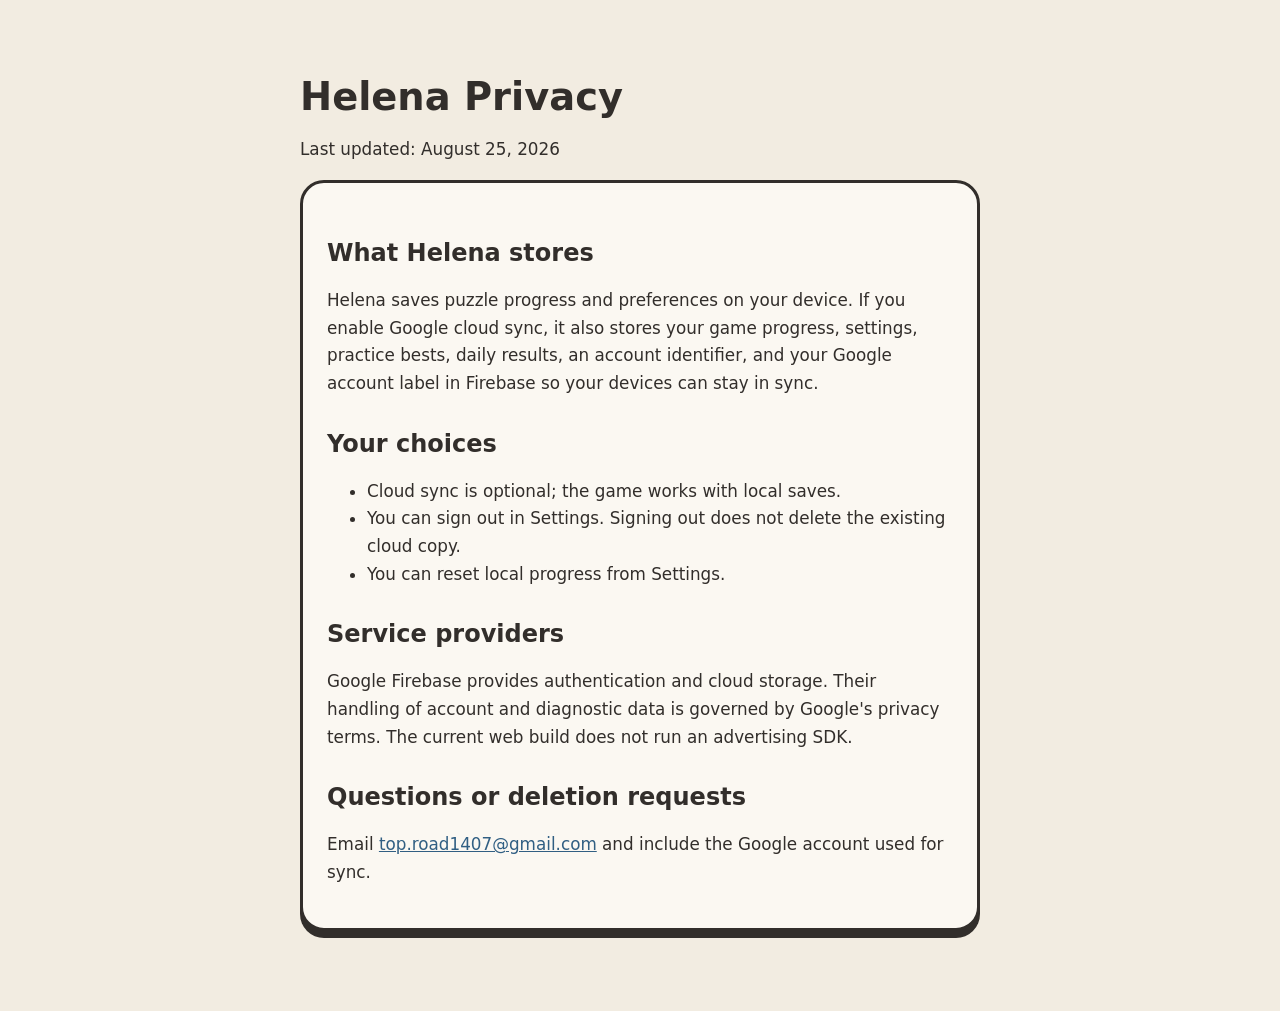
==== privacy.html @ 5ac7a4a5 "Deploy Mosaic, Chroma, LITS, and puzzle pipeline" ====
<!doctype html>
<html lang="en">
<head>
  <meta charset="utf-8">
  <meta name="viewport" content="width=device-width, initial-scale=1">
  <title>Helena Privacy</title>
  <style>
    :root { color-scheme: light dark; font-family: system-ui, sans-serif; }
    body { margin: 0; background: #f2ece1; color: #322e2b; }
    main { max-width: 680px; margin: 0 auto; padding: 48px 24px 80px; }
    h1 { font-size: 2.4rem; margin-bottom: .25rem; }
    h2 { margin-top: 2rem; }
    p, li { font-size: 1.05rem; line-height: 1.65; }
    a { color: #315f83; }
    .card { background: #fbf8f2; border: 3px solid #322e2b; border-radius: 24px; padding: 24px; box-shadow: 0 7px #322e2b; }
    @media (prefers-color-scheme: dark) {
      body { background: #201d28; color: #f2edf6; }
      .card { background: #302b3a; border-color: #17151c; box-shadow: 0 7px #17151c; }
      a { color: #91b9f0; }
    }
  </style>
</head>
<body><main>
  <h1>Helena Privacy</h1>
  <p>Last updated: August 25, 2026</p>
  <div class="card">
    <h2>What Helena stores</h2>
    <p>Helena saves puzzle progress and preferences on your device. If you enable Google cloud sync, it also stores your game progress, settings, practice bests, daily results, an account identifier, and your Google account label in Firebase so your devices can stay in sync.</p>
    <h2>Your choices</h2>
    <ul>
      <li>Cloud sync is optional; the game works with local saves.</li>
      <li>You can sign out in Settings. Signing out does not delete the existing cloud copy.</li>
      <li>You can reset local progress from Settings.</li>
    </ul>
    <h2>Service providers</h2>
    <p>Google Firebase provides authentication and cloud storage. Their handling of account and diagnostic data is governed by Google's privacy terms. The current web build does not run an advertising SDK.</p>
    <h2>Questions or deletion requests</h2>
    <p>Email <a href="mailto:top.road1407@gmail.com">top.road1407@gmail.com</a> and include the Google account used for sync.</p>
  </div>
</main></body>
</html>
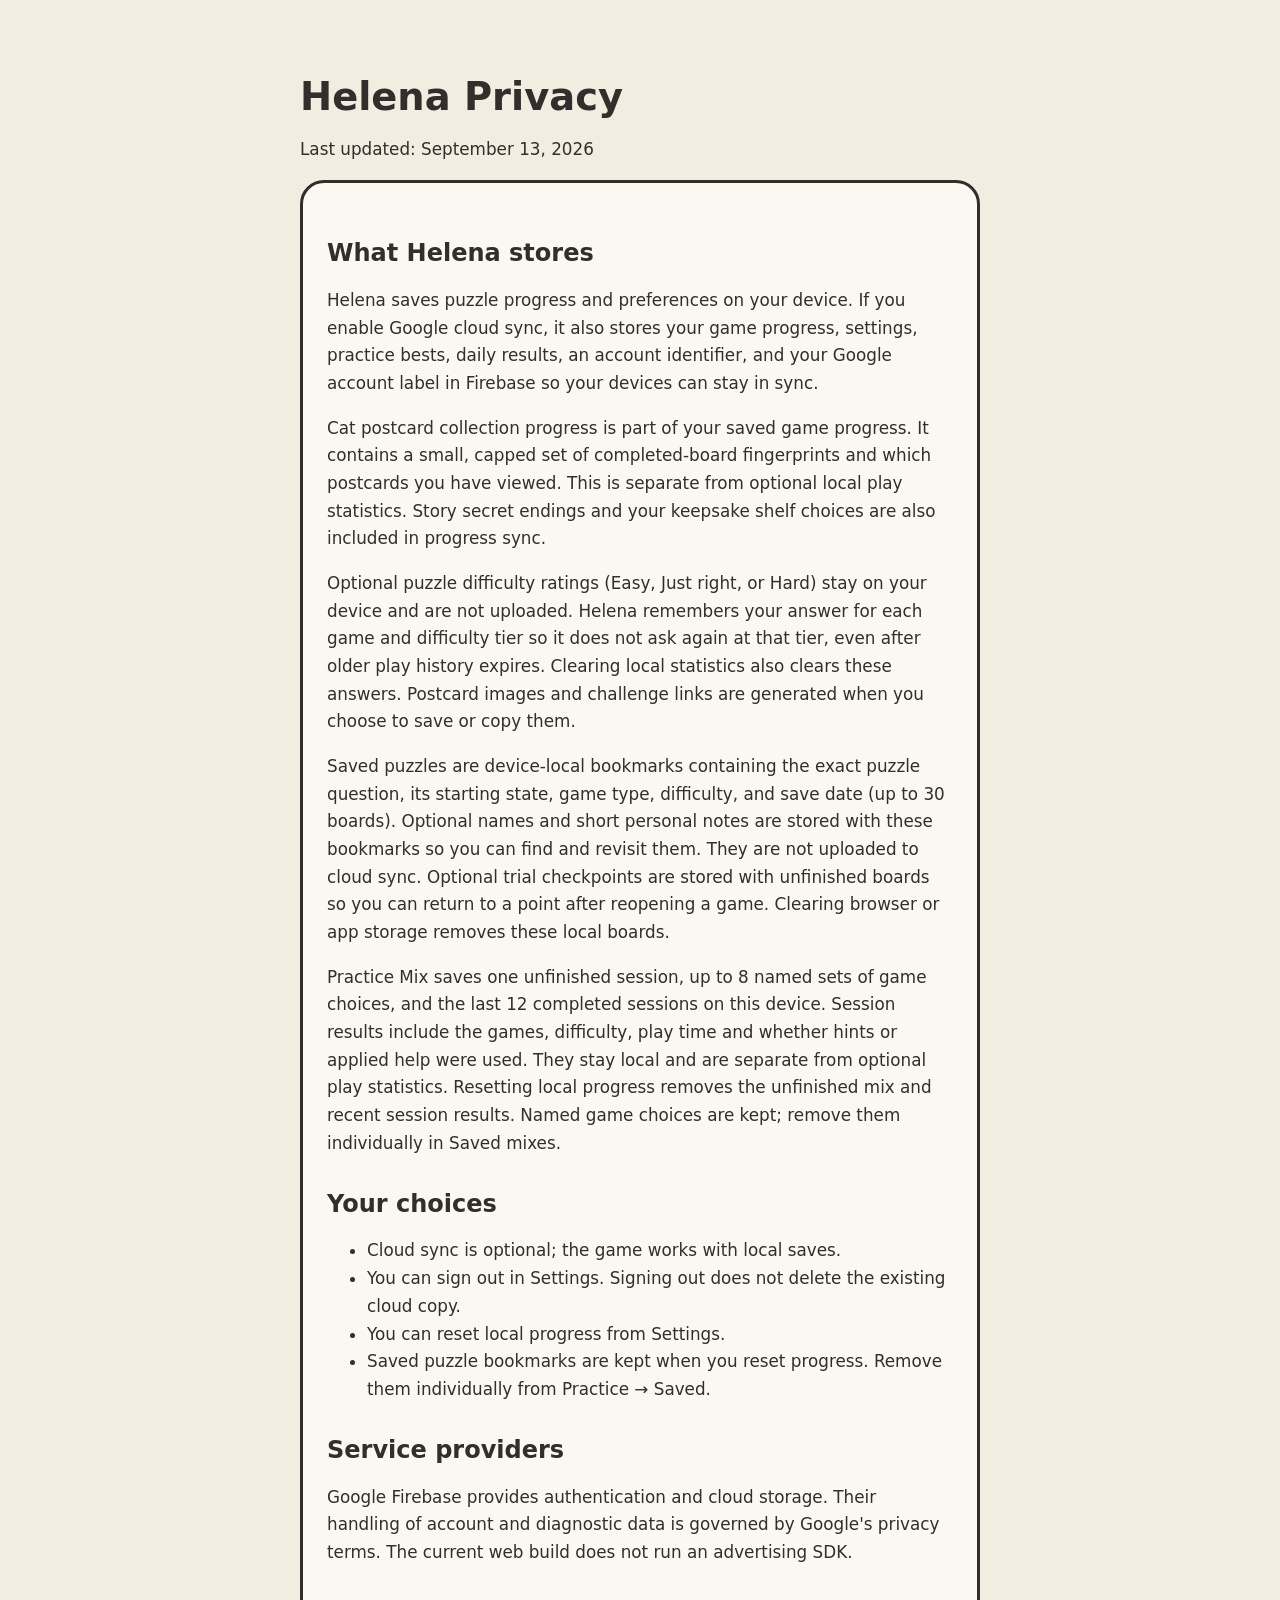
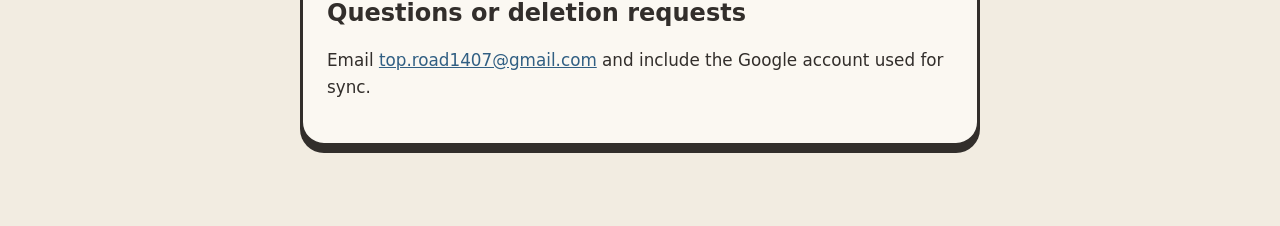
==== commit b36524a1: "Deploy Helena 79351a5: stories, collections and refined puzzle play" ====
--- a/privacy.html
+++ b/privacy.html
@@ -22,15 +22,20 @@
 </head>
 <body><main>
   <h1>Helena Privacy</h1>
-  <p>Last updated: August 25, 2026</p>
+  <p>Last updated: September 13, 2026</p>
   <div class="card">
     <h2>What Helena stores</h2>
     <p>Helena saves puzzle progress and preferences on your device. If you enable Google cloud sync, it also stores your game progress, settings, practice bests, daily results, an account identifier, and your Google account label in Firebase so your devices can stay in sync.</p>
+    <p>Cat postcard collection progress is part of your saved game progress. It contains a small, capped set of completed-board fingerprints and which postcards you have viewed. This is separate from optional local play statistics. Story secret endings and your keepsake shelf choices are also included in progress sync.</p>
+    <p>Optional puzzle difficulty ratings (Easy, Just right, or Hard) stay on your device and are not uploaded. Helena remembers your answer for each game and difficulty tier so it does not ask again at that tier, even after older play history expires. Clearing local statistics also clears these answers. Postcard images and challenge links are generated when you choose to save or copy them.</p>
+    <p>Saved puzzles are device-local bookmarks containing the exact puzzle question, its starting state, game type, difficulty, and save date (up to 30 boards). Optional names and short personal notes are stored with these bookmarks so you can find and revisit them. They are not uploaded to cloud sync. Optional trial checkpoints are stored with unfinished boards so you can return to a point after reopening a game. Clearing browser or app storage removes these local boards.</p>
+    <p>Practice Mix saves one unfinished session, up to 8 named sets of game choices, and the last 12 completed sessions on this device. Session results include the games, difficulty, play time and whether hints or applied help were used. They stay local and are separate from optional play statistics. Resetting local progress removes the unfinished mix and recent session results. Named game choices are kept; remove them individually in Saved mixes.</p>
     <h2>Your choices</h2>
     <ul>
       <li>Cloud sync is optional; the game works with local saves.</li>
       <li>You can sign out in Settings. Signing out does not delete the existing cloud copy.</li>
       <li>You can reset local progress from Settings.</li>
+      <li>Saved puzzle bookmarks are kept when you reset progress. Remove them individually from Practice → Saved.</li>
     </ul>
     <h2>Service providers</h2>
     <p>Google Firebase provides authentication and cloud storage. Their handling of account and diagnostic data is governed by Google's privacy terms. The current web build does not run an advertising SDK.</p>
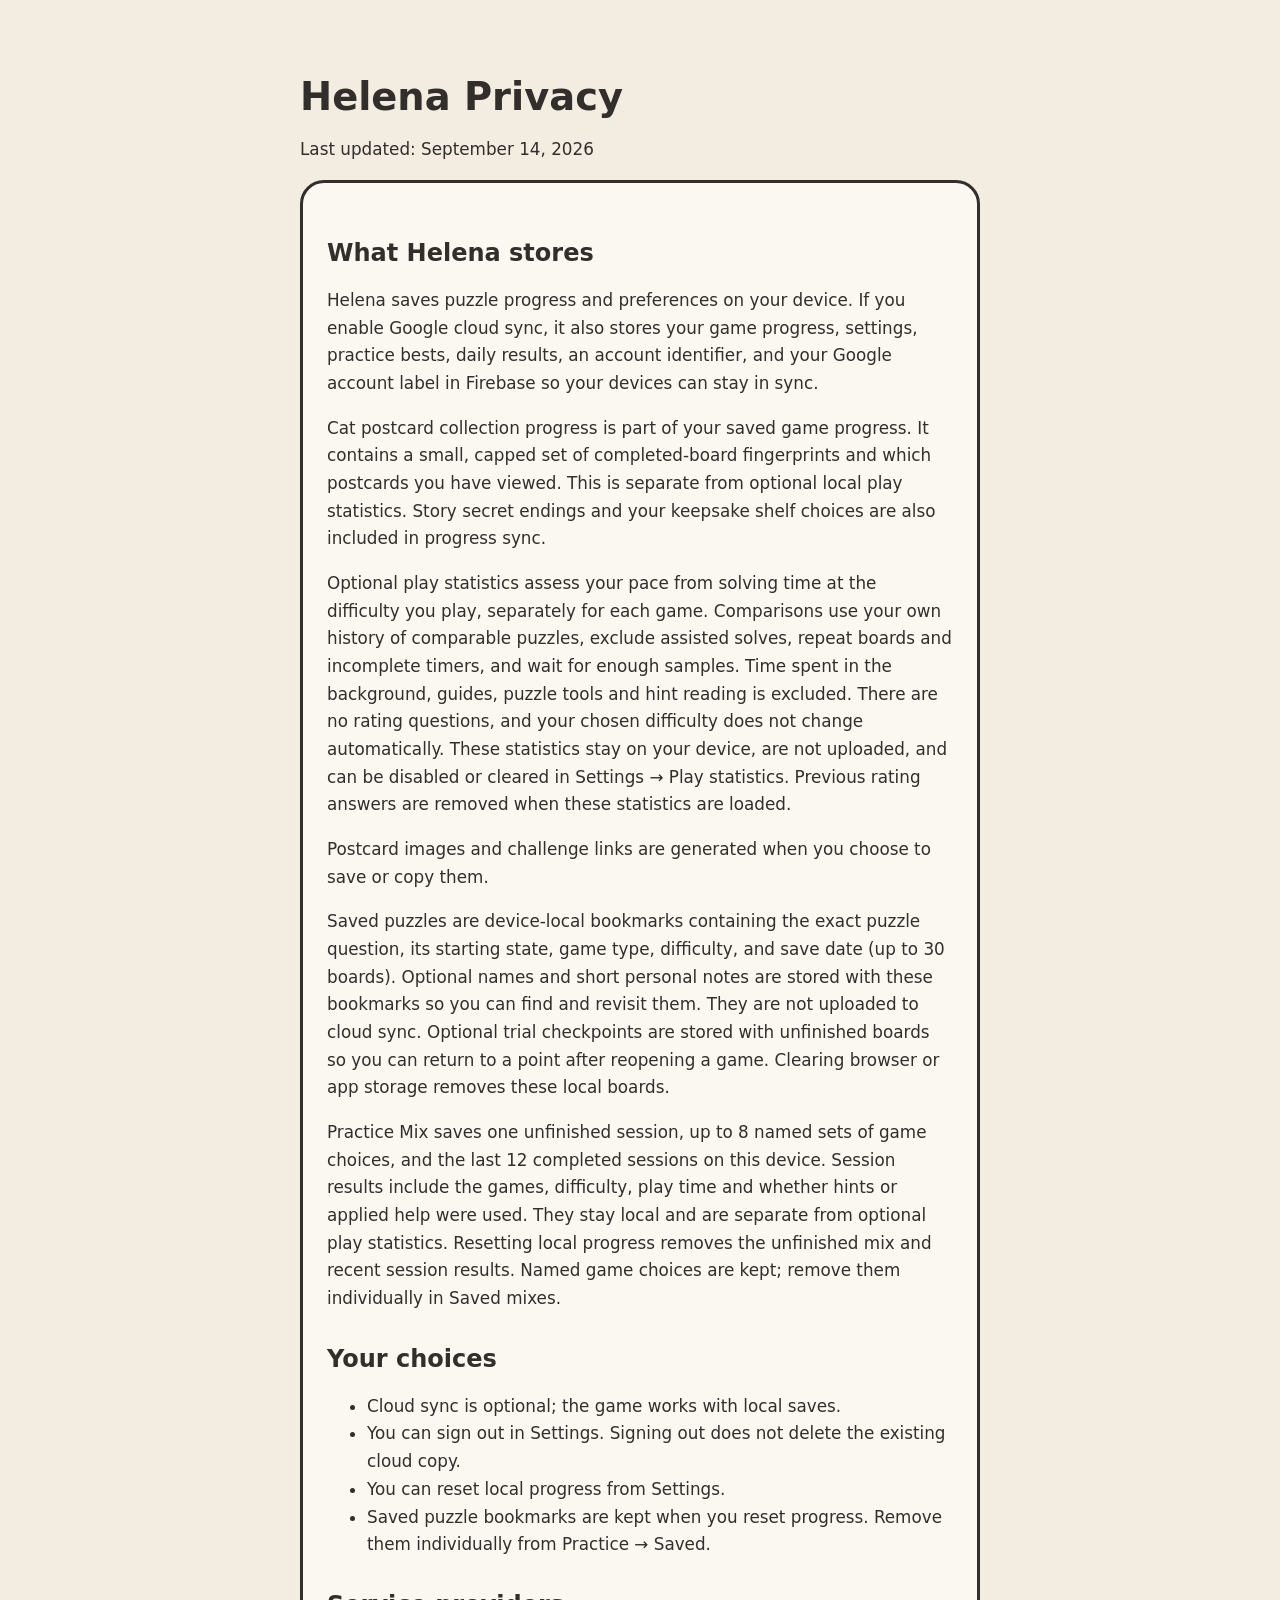
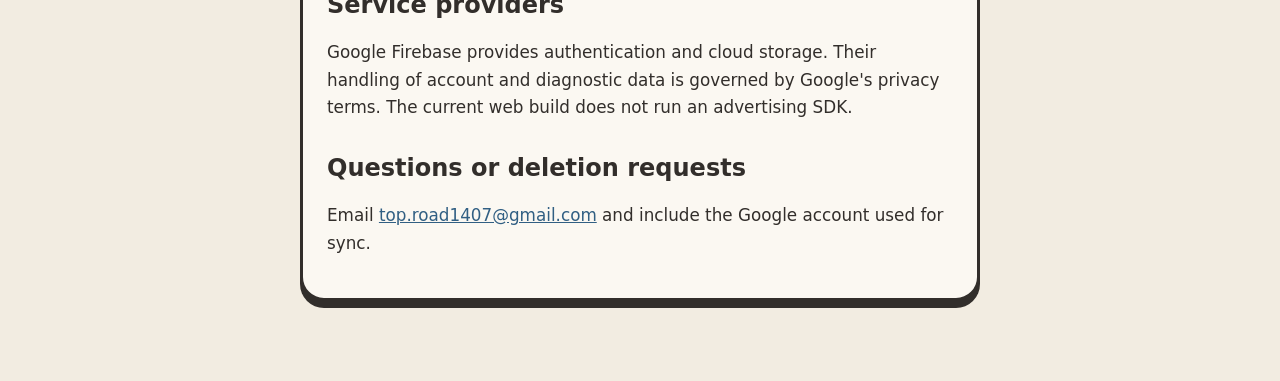
==== commit 89b3b7b6: "Deploy Helena 6a12b38: replace rating prompts with passive pace" ====
--- a/privacy.html
+++ b/privacy.html
@@ -22,12 +22,13 @@
 </head>
 <body><main>
   <h1>Helena Privacy</h1>
-  <p>Last updated: September 13, 2026</p>
+  <p>Last updated: September 14, 2026</p>
   <div class="card">
     <h2>What Helena stores</h2>
     <p>Helena saves puzzle progress and preferences on your device. If you enable Google cloud sync, it also stores your game progress, settings, practice bests, daily results, an account identifier, and your Google account label in Firebase so your devices can stay in sync.</p>
     <p>Cat postcard collection progress is part of your saved game progress. It contains a small, capped set of completed-board fingerprints and which postcards you have viewed. This is separate from optional local play statistics. Story secret endings and your keepsake shelf choices are also included in progress sync.</p>
-    <p>Optional puzzle difficulty ratings (Easy, Just right, or Hard) stay on your device and are not uploaded. Helena remembers your answer for each game and difficulty tier so it does not ask again at that tier, even after older play history expires. Clearing local statistics also clears these answers. Postcard images and challenge links are generated when you choose to save or copy them.</p>
+    <p>Optional play statistics assess your pace from solving time at the difficulty you play, separately for each game. Comparisons use your own history of comparable puzzles, exclude assisted solves, repeat boards and incomplete timers, and wait for enough samples. Time spent in the background, guides, puzzle tools and hint reading is excluded. There are no rating questions, and your chosen difficulty does not change automatically. These statistics stay on your device, are not uploaded, and can be disabled or cleared in Settings → Play statistics. Previous rating answers are removed when these statistics are loaded.</p>
+    <p>Postcard images and challenge links are generated when you choose to save or copy them.</p>
     <p>Saved puzzles are device-local bookmarks containing the exact puzzle question, its starting state, game type, difficulty, and save date (up to 30 boards). Optional names and short personal notes are stored with these bookmarks so you can find and revisit them. They are not uploaded to cloud sync. Optional trial checkpoints are stored with unfinished boards so you can return to a point after reopening a game. Clearing browser or app storage removes these local boards.</p>
     <p>Practice Mix saves one unfinished session, up to 8 named sets of game choices, and the last 12 completed sessions on this device. Session results include the games, difficulty, play time and whether hints or applied help were used. They stay local and are separate from optional play statistics. Resetting local progress removes the unfinished mix and recent session results. Named game choices are kept; remove them individually in Saved mixes.</p>
     <h2>Your choices</h2>
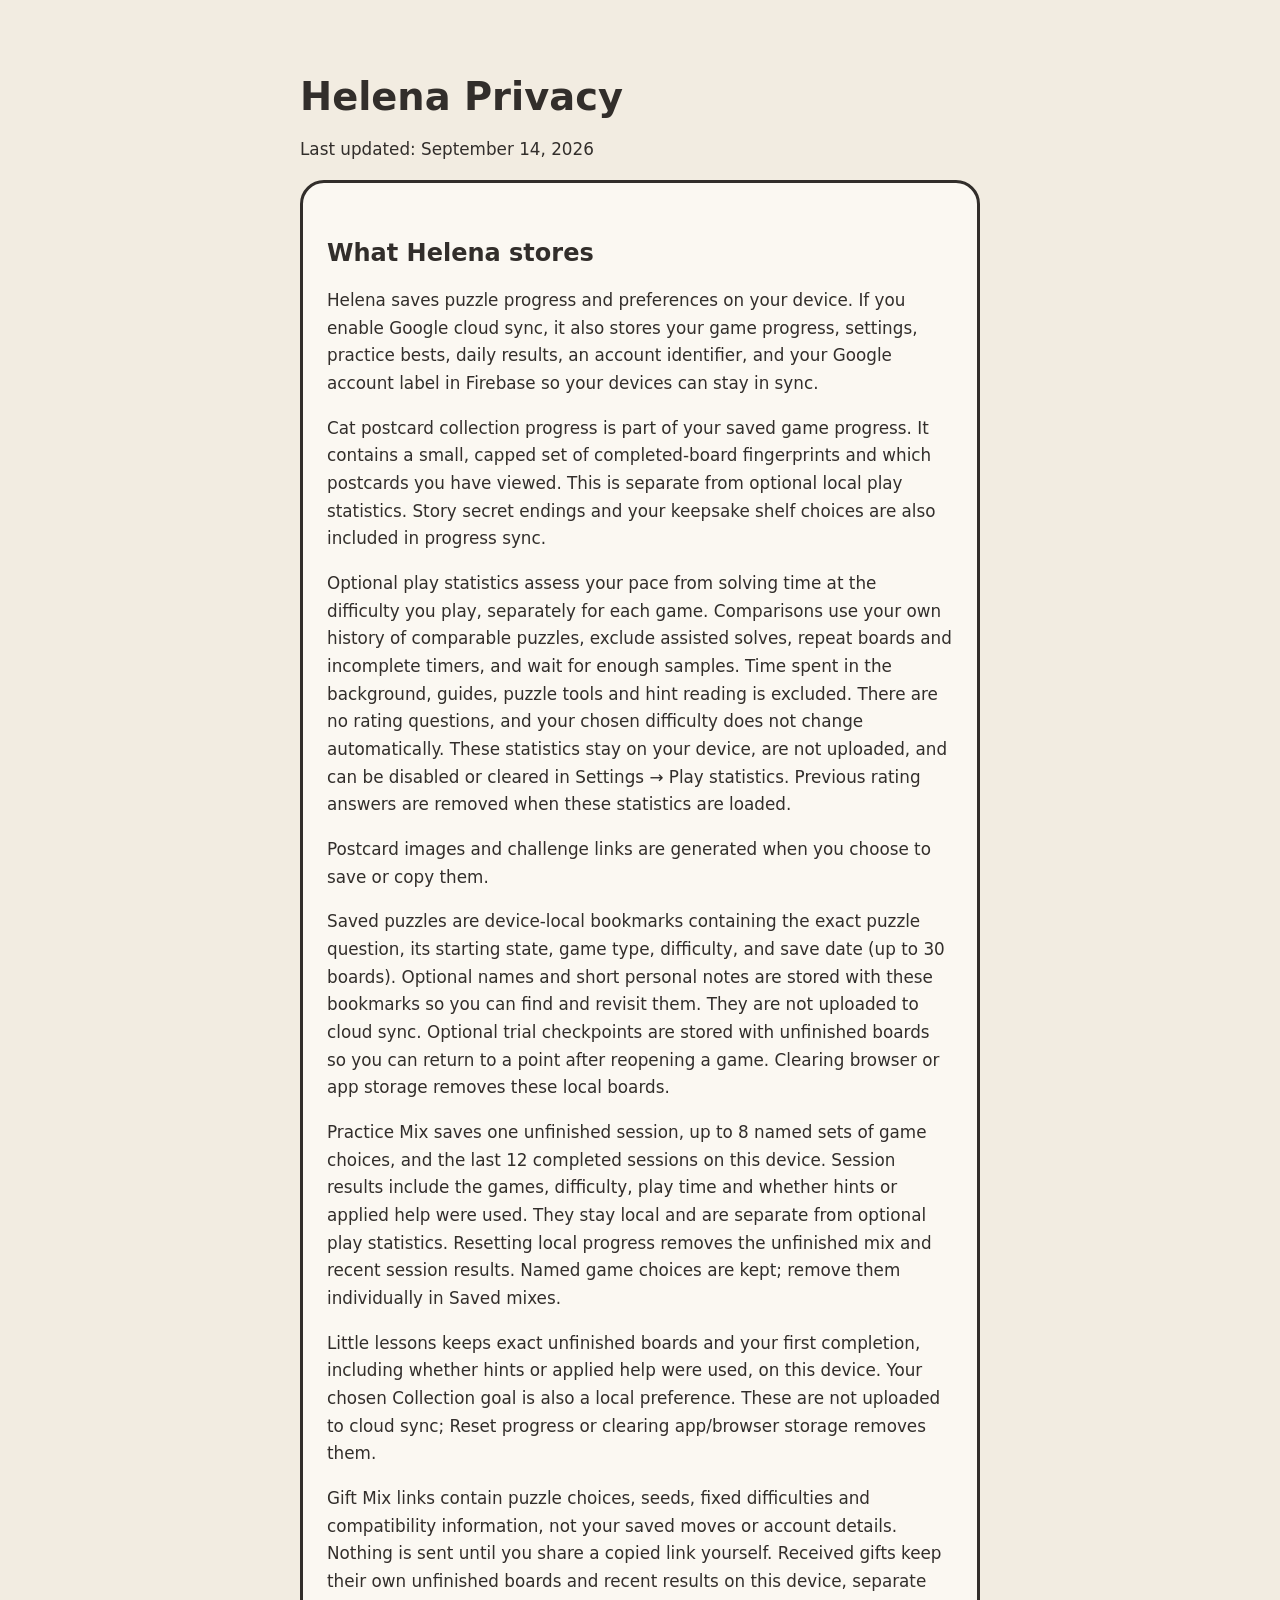
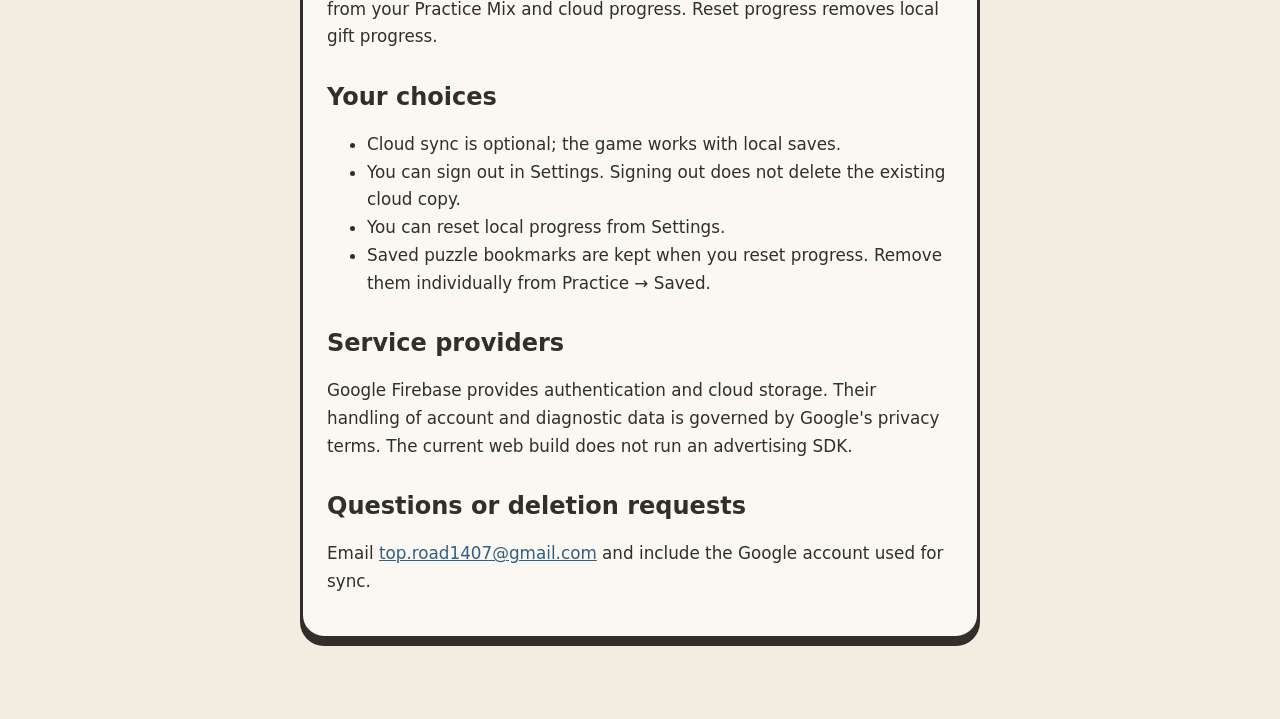
==== commit 09d46b05: "Deploy Helena 2e31bcaa8fe9e524bd84f6df70d004ac40aa30d6: lessons, Daily goals and Gift Mix" ====
--- a/privacy.html
+++ b/privacy.html
@@ -31,6 +31,8 @@
     <p>Postcard images and challenge links are generated when you choose to save or copy them.</p>
     <p>Saved puzzles are device-local bookmarks containing the exact puzzle question, its starting state, game type, difficulty, and save date (up to 30 boards). Optional names and short personal notes are stored with these bookmarks so you can find and revisit them. They are not uploaded to cloud sync. Optional trial checkpoints are stored with unfinished boards so you can return to a point after reopening a game. Clearing browser or app storage removes these local boards.</p>
     <p>Practice Mix saves one unfinished session, up to 8 named sets of game choices, and the last 12 completed sessions on this device. Session results include the games, difficulty, play time and whether hints or applied help were used. They stay local and are separate from optional play statistics. Resetting local progress removes the unfinished mix and recent session results. Named game choices are kept; remove them individually in Saved mixes.</p>
+    <p>Little lessons keeps exact unfinished boards and your first completion, including whether hints or applied help were used, on this device. Your chosen Collection goal is also a local preference. These are not uploaded to cloud sync; Reset progress or clearing app/browser storage removes them.</p>
+    <p>Gift Mix links contain puzzle choices, seeds, fixed difficulties and compatibility information, not your saved moves or account details. Nothing is sent until you share a copied link yourself. Received gifts keep their own unfinished boards and recent results on this device, separate from your Practice Mix and cloud progress. Reset progress removes local gift progress.</p>
     <h2>Your choices</h2>
     <ul>
       <li>Cloud sync is optional; the game works with local saves.</li>
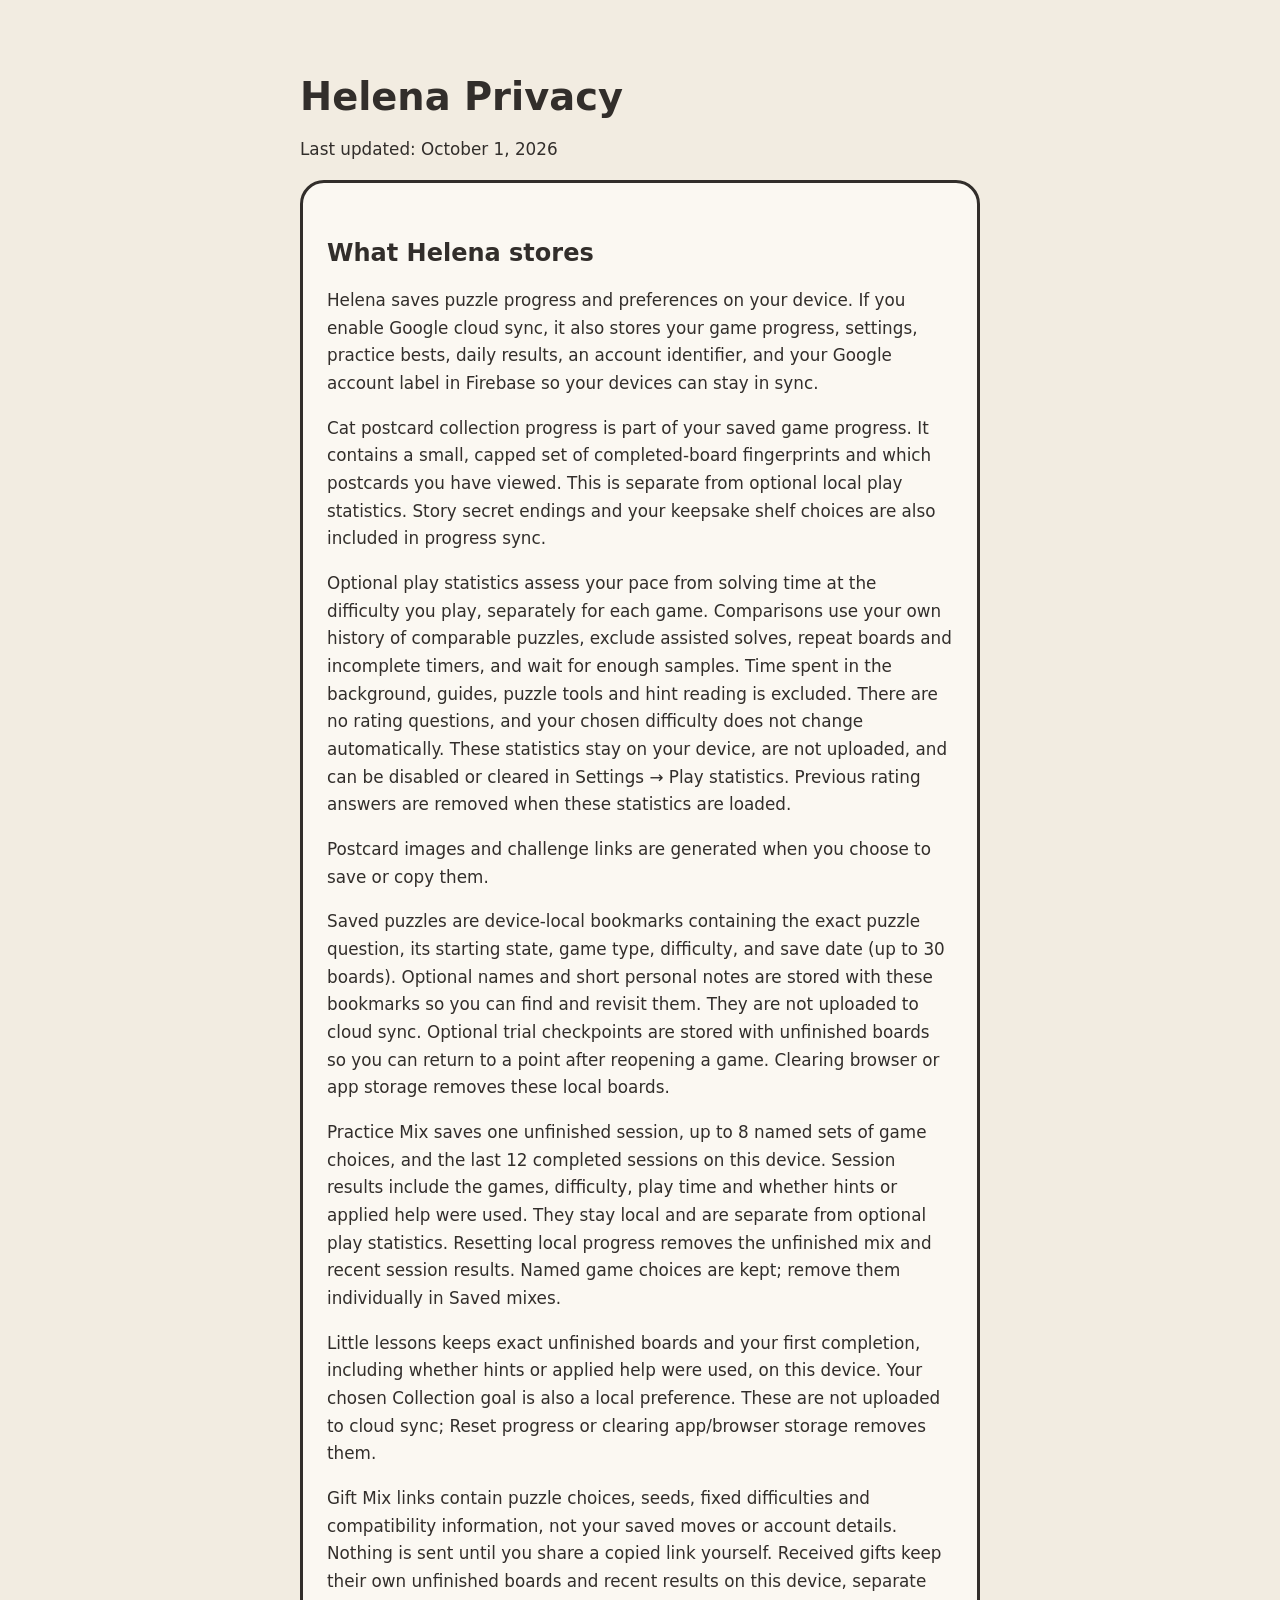
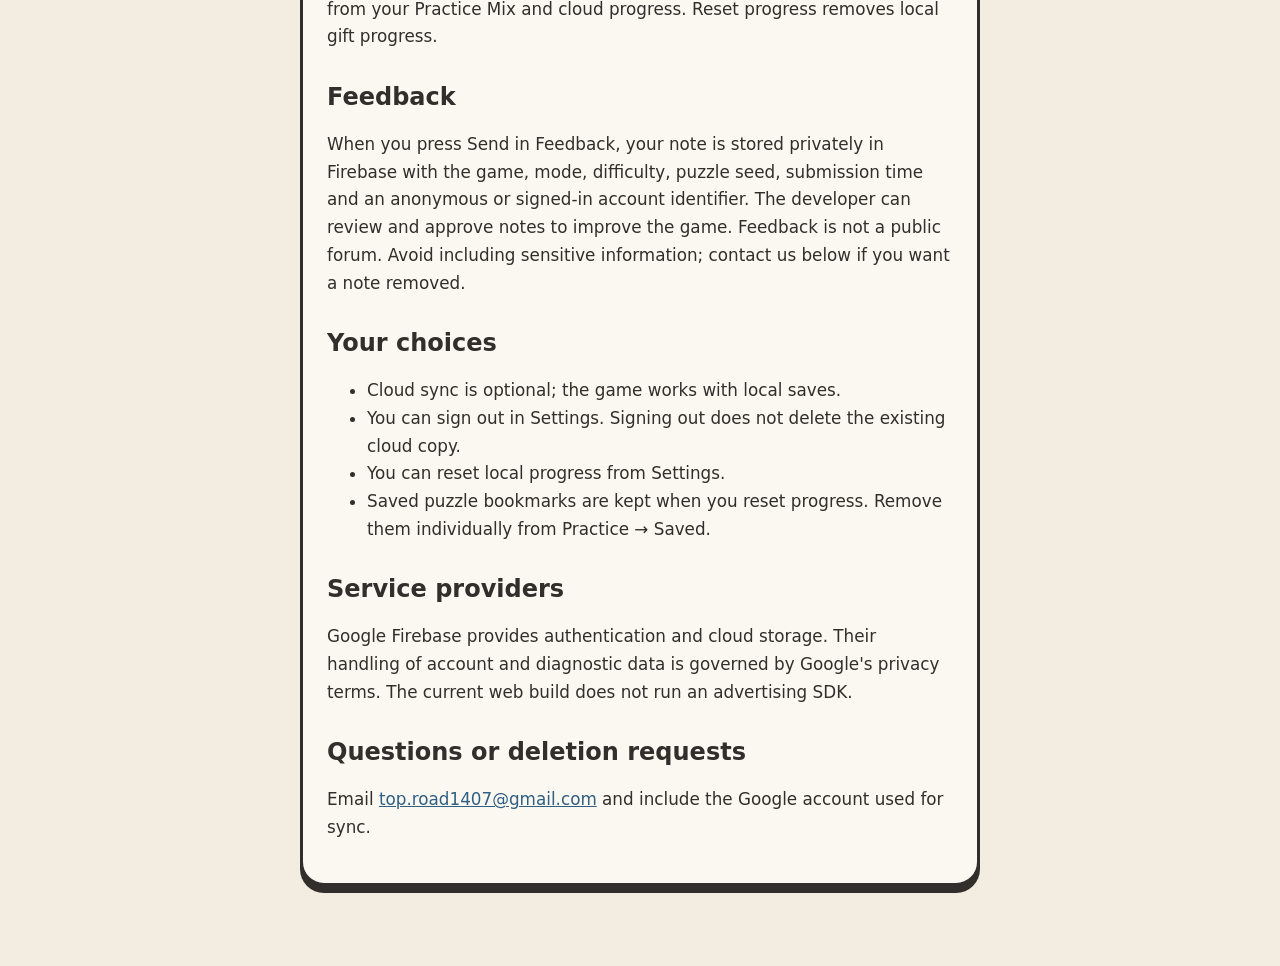
==== commit f54295bf: "Deploy cloud feedback and review inbox from 1d3ddb9" ====
--- a/privacy.html
+++ b/privacy.html
@@ -22,7 +22,7 @@
 </head>
 <body><main>
   <h1>Helena Privacy</h1>
-  <p>Last updated: September 14, 2026</p>
+  <p>Last updated: October 1, 2026</p>
   <div class="card">
     <h2>What Helena stores</h2>
     <p>Helena saves puzzle progress and preferences on your device. If you enable Google cloud sync, it also stores your game progress, settings, practice bests, daily results, an account identifier, and your Google account label in Firebase so your devices can stay in sync.</p>
@@ -33,6 +33,8 @@
     <p>Practice Mix saves one unfinished session, up to 8 named sets of game choices, and the last 12 completed sessions on this device. Session results include the games, difficulty, play time and whether hints or applied help were used. They stay local and are separate from optional play statistics. Resetting local progress removes the unfinished mix and recent session results. Named game choices are kept; remove them individually in Saved mixes.</p>
     <p>Little lessons keeps exact unfinished boards and your first completion, including whether hints or applied help were used, on this device. Your chosen Collection goal is also a local preference. These are not uploaded to cloud sync; Reset progress or clearing app/browser storage removes them.</p>
     <p>Gift Mix links contain puzzle choices, seeds, fixed difficulties and compatibility information, not your saved moves or account details. Nothing is sent until you share a copied link yourself. Received gifts keep their own unfinished boards and recent results on this device, separate from your Practice Mix and cloud progress. Reset progress removes local gift progress.</p>
+    <h2>Feedback</h2>
+    <p>When you press Send in Feedback, your note is stored privately in Firebase with the game, mode, difficulty, puzzle seed, submission time and an anonymous or signed-in account identifier. The developer can review and approve notes to improve the game. Feedback is not a public forum. Avoid including sensitive information; contact us below if you want a note removed.</p>
     <h2>Your choices</h2>
     <ul>
       <li>Cloud sync is optional; the game works with local saves.</li>
